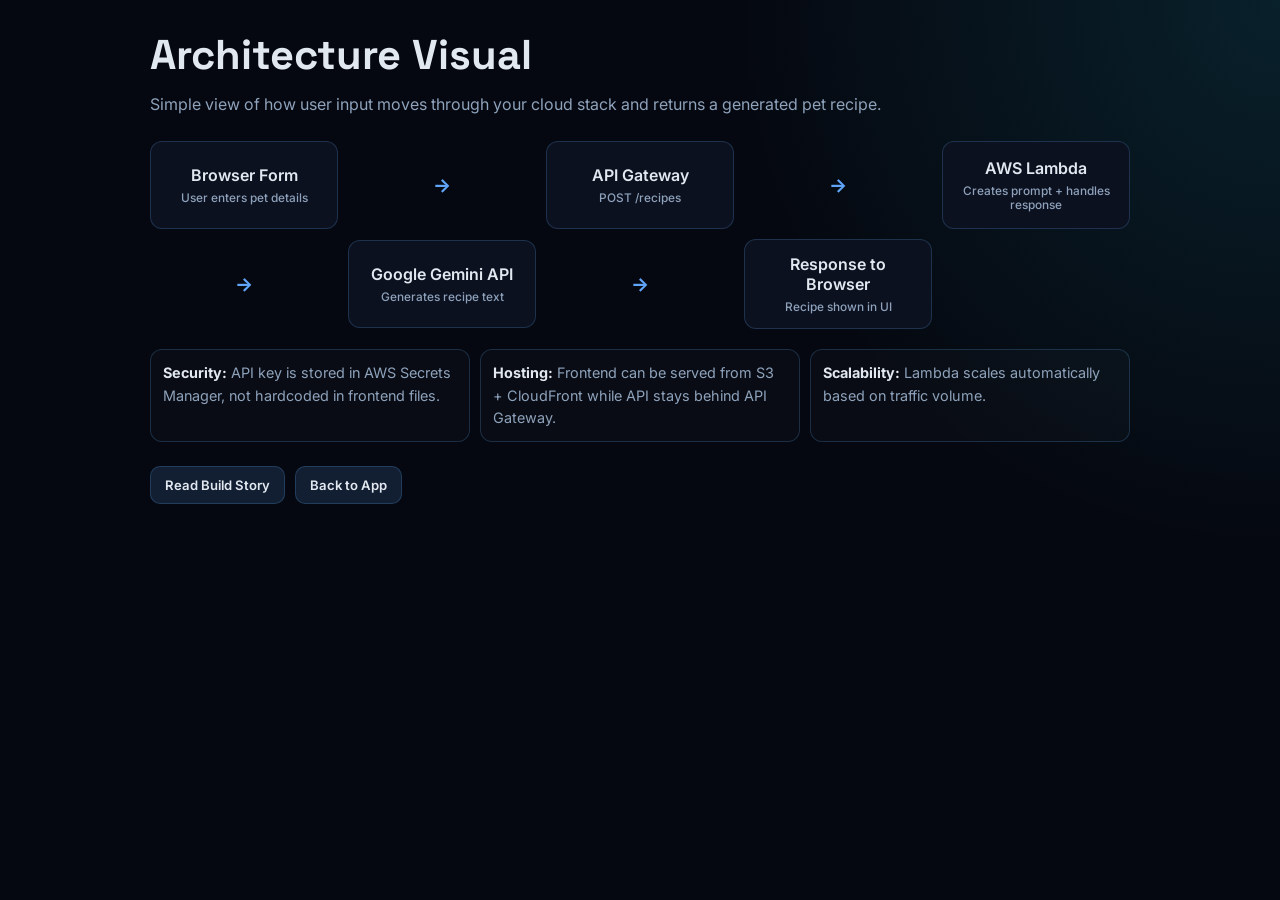
==== frontend/architecture-diagram.html @ ad357bfb "Initial pet recipe app with cloud deploy scripts" ====
<!DOCTYPE html>
<html lang="en">
<head>
    <meta charset="UTF-8">
    <meta name="viewport" content="width=device-width, initial-scale=1.0">
    <title>Pet Recipe App - Architecture Visual</title>
    <link rel="preconnect" href="https://fonts.googleapis.com">
    <link rel="preconnect" href="https://fonts.gstatic.com" crossorigin>
    <link href="https://fonts.googleapis.com/css2?family=Inter:wght@400;600&family=Space+Grotesk:wght@500;700&display=swap" rel="stylesheet">
    <style>
        :root {
            --bg: #050810;
            --surface: #0c1120;
            --border: rgba(99, 179, 255, 0.2);
            --text: #e2e8f0;
            --muted: #8ea2bb;
            --blue: #60a5fa;
            --cyan: #22d3ee;
            --green: #34d399;
        }

        * { box-sizing: border-box; }

        body {
            margin: 0;
            min-height: 100vh;
            background: radial-gradient(circle at top right, rgba(34, 211, 238, 0.12), transparent 35%), var(--bg);
            color: var(--text);
            font-family: "Inter", sans-serif;
            padding: 28px 16px 40px;
        }

        .shell {
            max-width: 980px;
            margin: 0 auto;
        }

        h1 {
            margin: 0;
            font-family: "Space Grotesk", sans-serif;
            font-size: clamp(1.8rem, 5vw, 2.6rem);
        }

        .sub {
            margin: 10px 0 24px;
            color: var(--muted);
            line-height: 1.65;
        }

        .diagram {
            display: grid;
            gap: 10px;
            grid-template-columns: repeat(5, minmax(0, 1fr));
            align-items: center;
        }

        .node {
            border: 1px solid var(--border);
            background: var(--surface);
            border-radius: 12px;
            padding: 14px 12px;
            text-align: center;
            font-weight: 600;
            min-height: 88px;
            display: flex;
            flex-direction: column;
            justify-content: center;
            gap: 6px;
        }

        .node small {
            color: var(--muted);
            font-weight: 500;
            font-size: 0.74rem;
        }

        .arrow {
            text-align: center;
            color: var(--blue);
            font-size: 1.2rem;
            font-weight: 700;
        }

        .legend {
            margin-top: 20px;
            display: grid;
            gap: 10px;
            grid-template-columns: repeat(auto-fit, minmax(220px, 1fr));
        }

        .legend-item {
            border: 1px solid var(--border);
            border-radius: 12px;
            background: rgba(255, 255, 255, 0.02);
            padding: 12px;
            color: var(--muted);
            font-size: 0.9rem;
            line-height: 1.55;
        }

        .legend-item strong {
            color: var(--text);
        }

        .actions {
            margin-top: 24px;
            display: flex;
            gap: 10px;
            flex-wrap: wrap;
        }

        .actions a {
            padding: 10px 14px;
            border-radius: 10px;
            border: 1px solid var(--border);
            color: var(--text);
            text-decoration: none;
            font-weight: 600;
            font-size: 0.82rem;
            background: rgba(96, 165, 250, 0.15);
        }

        @media (max-width: 860px) {
            .diagram {
                grid-template-columns: 1fr;
            }
            .arrow {
                transform: rotate(90deg);
            }
        }
    </style>
</head>
<body>
    <main class="shell">
        <h1>Architecture Visual</h1>
        <p class="sub">Simple view of how user input moves through your cloud stack and returns a generated pet recipe.</p>

        <section class="diagram" aria-label="Pet recipe architecture flow">
            <div class="node">Browser Form<small>User enters pet details</small></div>
            <div class="arrow">→</div>
            <div class="node">API Gateway<small>POST /recipes</small></div>
            <div class="arrow">→</div>
            <div class="node">AWS Lambda<small>Creates prompt + handles response</small></div>
            <div class="arrow">→</div>
            <div class="node">Google Gemini API<small>Generates recipe text</small></div>
            <div class="arrow">→</div>
            <div class="node">Response to Browser<small>Recipe shown in UI</small></div>
        </section>

        <section class="legend">
            <article class="legend-item"><strong>Security:</strong> API key is stored in AWS Secrets Manager, not hardcoded in frontend files.</article>
            <article class="legend-item"><strong>Hosting:</strong> Frontend can be served from S3 + CloudFront while API stays behind API Gateway.</article>
            <article class="legend-item"><strong>Scalability:</strong> Lambda scales automatically based on traffic volume.</article>
        </section>

        <div class="actions">
            <a href="./story.html" target="_blank" rel="noopener noreferrer">Read Build Story</a>
            <a href="./index.html">Back to App</a>
        </div>
    </main>
</body>
</html>
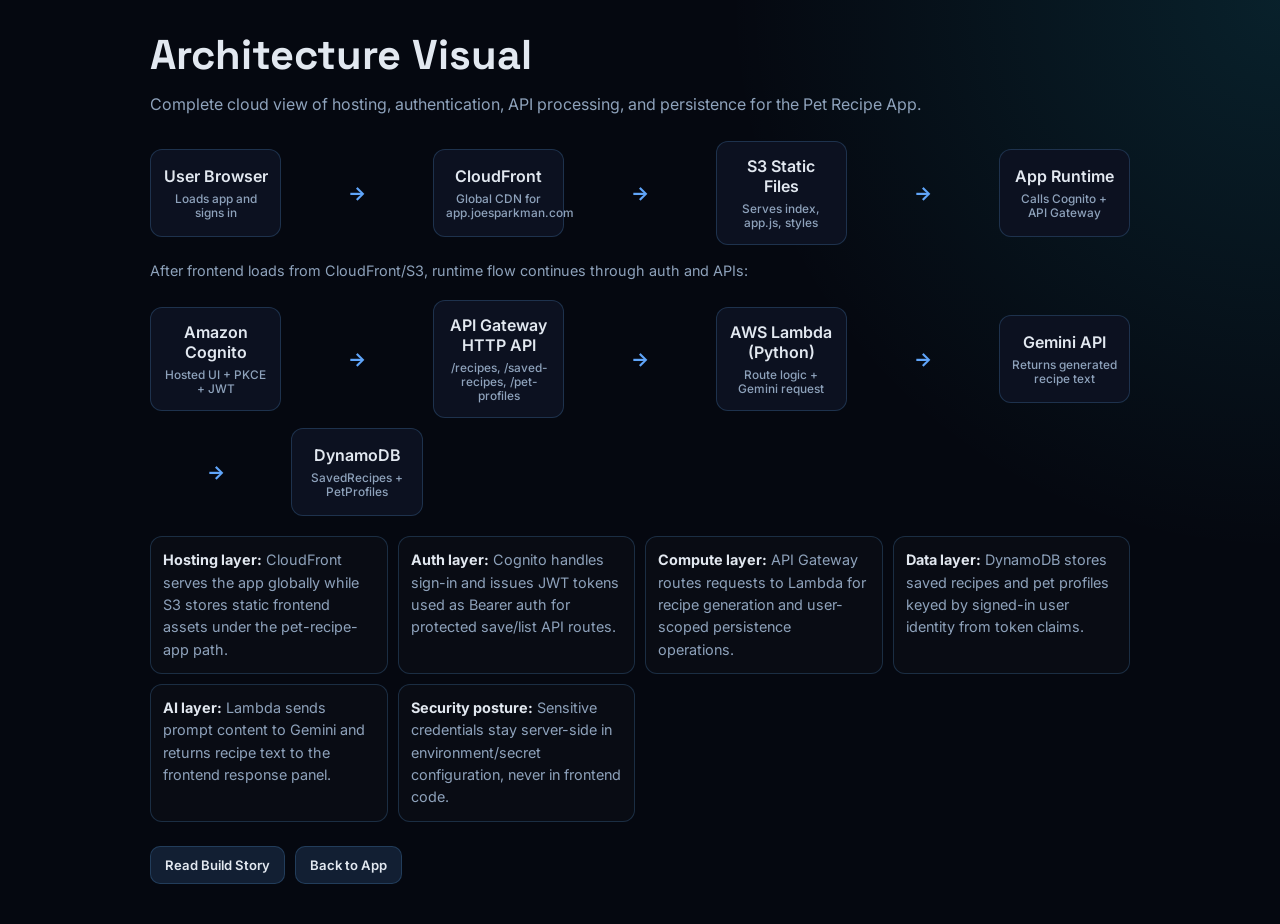
==== commit af2aee00: "Update story and architecture pages for full AWS architecture" ====
--- a/frontend/architecture-diagram.html
+++ b/frontend/architecture-diagram.html
@@ -50,8 +50,9 @@
         .diagram {
             display: grid;
             gap: 10px;
-            grid-template-columns: repeat(5, minmax(0, 1fr));
+            grid-template-columns: repeat(7, minmax(0, 1fr));
             align-items: center;
+            margin-bottom: 14px;
         }
 
         .node {
@@ -79,6 +80,13 @@
             color: var(--blue);
             font-size: 1.2rem;
             font-weight: 700;
+        }
+
+        .flow-note {
+            margin: 6px 0 18px;
+            color: var(--muted);
+            font-size: 0.9rem;
+            line-height: 1.6;
         }
 
         .legend {
@@ -133,24 +141,39 @@
 <body>
     <main class="shell">
         <h1>Architecture Visual</h1>
-        <p class="sub">Simple view of how user input moves through your cloud stack and returns a generated pet recipe.</p>
+        <p class="sub">Complete cloud view of hosting, authentication, API processing, and persistence for the Pet Recipe App.</p>
 
         <section class="diagram" aria-label="Pet recipe architecture flow">
-            <div class="node">Browser Form<small>User enters pet details</small></div>
+            <div class="node">User Browser<small>Loads app and signs in</small></div>
             <div class="arrow">→</div>
-            <div class="node">API Gateway<small>POST /recipes</small></div>
+            <div class="node">CloudFront<small>Global CDN for app.joesparkman.com</small></div>
             <div class="arrow">→</div>
-            <div class="node">AWS Lambda<small>Creates prompt + handles response</small></div>
+            <div class="node">S3 Static Files<small>Serves index, app.js, styles</small></div>
             <div class="arrow">→</div>
-            <div class="node">Google Gemini API<small>Generates recipe text</small></div>
+            <div class="node">App Runtime<small>Calls Cognito + API Gateway</small></div>
+        </section>
+
+        <p class="flow-note">After frontend loads from CloudFront/S3, runtime flow continues through auth and APIs:</p>
+
+        <section class="diagram" aria-label="Auth and API flow">
+            <div class="node">Amazon Cognito<small>Hosted UI + PKCE + JWT</small></div>
             <div class="arrow">→</div>
-            <div class="node">Response to Browser<small>Recipe shown in UI</small></div>
+            <div class="node">API Gateway HTTP API<small>/recipes, /saved-recipes, /pet-profiles</small></div>
+            <div class="arrow">→</div>
+            <div class="node">AWS Lambda (Python)<small>Route logic + Gemini request</small></div>
+            <div class="arrow">→</div>
+            <div class="node">Gemini API<small>Returns generated recipe text</small></div>
+            <div class="arrow">→</div>
+            <div class="node">DynamoDB<small>SavedRecipes + PetProfiles</small></div>
         </section>
 
         <section class="legend">
-            <article class="legend-item"><strong>Security:</strong> API key is stored in AWS Secrets Manager, not hardcoded in frontend files.</article>
-            <article class="legend-item"><strong>Hosting:</strong> Frontend can be served from S3 + CloudFront while API stays behind API Gateway.</article>
-            <article class="legend-item"><strong>Scalability:</strong> Lambda scales automatically based on traffic volume.</article>
+            <article class="legend-item"><strong>Hosting layer:</strong> CloudFront serves the app globally while S3 stores static frontend assets under the pet-recipe-app path.</article>
+            <article class="legend-item"><strong>Auth layer:</strong> Cognito handles sign-in and issues JWT tokens used as Bearer auth for protected save/list API routes.</article>
+            <article class="legend-item"><strong>Compute layer:</strong> API Gateway routes requests to Lambda for recipe generation and user-scoped persistence operations.</article>
+            <article class="legend-item"><strong>Data layer:</strong> DynamoDB stores saved recipes and pet profiles keyed by signed-in user identity from token claims.</article>
+            <article class="legend-item"><strong>AI layer:</strong> Lambda sends prompt content to Gemini and returns recipe text to the frontend response panel.</article>
+            <article class="legend-item"><strong>Security posture:</strong> Sensitive credentials stay server-side in environment/secret configuration, never in frontend code.</article>
         </section>
 
         <div class="actions">
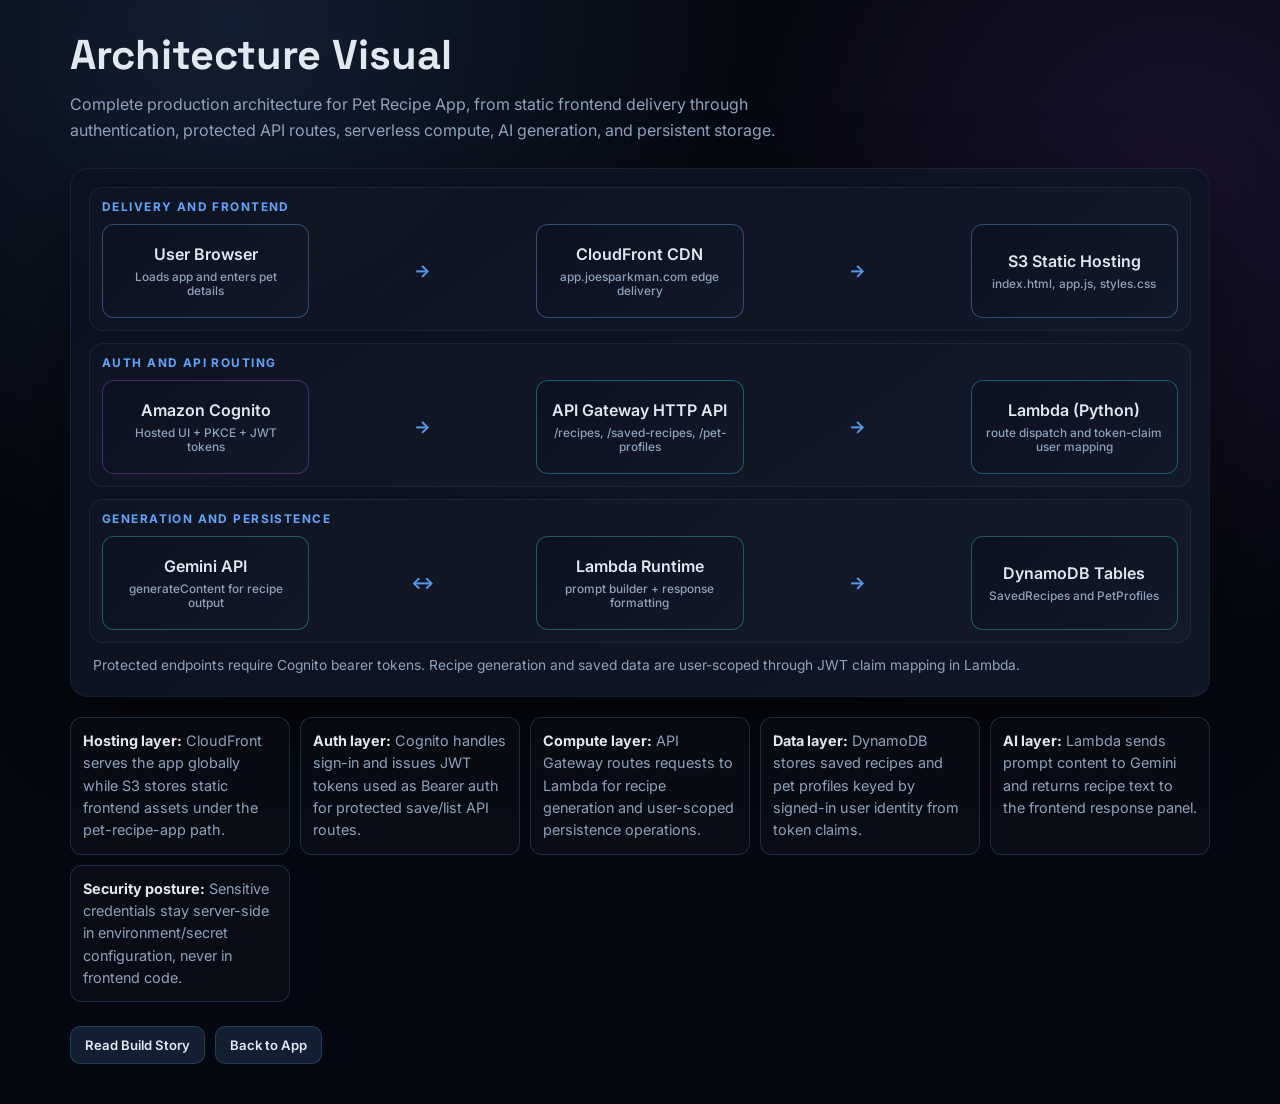
==== commit d9dd6ba1: "Redesign architecture visual page with layered cloud diagram" ====
--- a/frontend/architecture-diagram.html
+++ b/frontend/architecture-diagram.html
@@ -11,12 +11,15 @@
         :root {
             --bg: #050810;
             --surface: #0c1120;
+            --surface-2: #111827;
             --border: rgba(99, 179, 255, 0.2);
+            --border-soft: rgba(99, 179, 255, 0.09);
             --text: #e2e8f0;
             --muted: #8ea2bb;
             --blue: #60a5fa;
             --cyan: #22d3ee;
             --green: #34d399;
+            --purple: #a855f7;
         }
 
         * { box-sizing: border-box; }
@@ -24,14 +27,17 @@
         body {
             margin: 0;
             min-height: 100vh;
-            background: radial-gradient(circle at top right, rgba(34, 211, 238, 0.12), transparent 35%), var(--bg);
+            background:
+                radial-gradient(circle at 18% 2%, rgba(96, 165, 250, 0.14), transparent 35%),
+                radial-gradient(circle at 92% 16%, rgba(168, 85, 247, 0.12), transparent 30%),
+                var(--bg);
             color: var(--text);
             font-family: "Inter", sans-serif;
             padding: 28px 16px 40px;
         }
 
         .shell {
-            max-width: 980px;
+            max-width: 1140px;
             margin: 0 auto;
         }
 
@@ -45,28 +51,58 @@
             margin: 10px 0 24px;
             color: var(--muted);
             line-height: 1.65;
-        }
-
-        .diagram {
+            max-width: 760px;
+        }
+
+        .board {
+            border: 1px solid var(--border-soft);
+            border-radius: 18px;
+            background: linear-gradient(145deg, rgba(12, 17, 32, 0.95), rgba(17, 24, 39, 0.94));
+            box-shadow: 0 30px 80px rgba(0, 0, 0, 0.45);
+            padding: 18px;
+            overflow: hidden;
+        }
+
+        .lane {
+            border: 1px solid var(--border-soft);
+            border-radius: 14px;
+            padding: 12px;
+            background: rgba(255, 255, 255, 0.015);
+        }
+
+        .lane + .lane {
+            margin-top: 12px;
+        }
+
+        .lane-title {
+            margin: 0 0 10px;
+            font-size: 0.74rem;
+            letter-spacing: 0.12em;
+            text-transform: uppercase;
+            color: var(--blue);
+            font-weight: 700;
+        }
+
+        .lane-grid {
             display: grid;
+            grid-template-columns: repeat(5, minmax(0, 1fr));
             gap: 10px;
-            grid-template-columns: repeat(7, minmax(0, 1fr));
-            align-items: center;
-            margin-bottom: 14px;
+            align-items: stretch;
         }
 
         .node {
             border: 1px solid var(--border);
-            background: var(--surface);
+            background: linear-gradient(135deg, var(--surface), var(--surface-2));
             border-radius: 12px;
             padding: 14px 12px;
             text-align: center;
             font-weight: 600;
-            min-height: 88px;
+            min-height: 94px;
             display: flex;
             flex-direction: column;
             justify-content: center;
             gap: 6px;
+            position: relative;
         }
 
         .node small {
@@ -75,18 +111,26 @@
             font-size: 0.74rem;
         }
 
-        .arrow {
-            text-align: center;
+        .node.blue { border-color: rgba(96, 165, 250, 0.38); }
+        .node.cyan { border-color: rgba(34, 211, 238, 0.38); }
+        .node.green { border-color: rgba(52, 211, 153, 0.38); }
+        .node.purple { border-color: rgba(168, 85, 247, 0.35); }
+
+        .flow {
+            display: flex;
+            align-items: center;
+            justify-content: center;
             color: var(--blue);
-            font-size: 1.2rem;
             font-weight: 700;
-        }
-
-        .flow-note {
-            margin: 6px 0 18px;
-            color: var(--muted);
-            font-size: 0.9rem;
-            line-height: 1.6;
+            opacity: 0.9;
+            font-size: 1.1rem;
+        }
+
+        .board-note {
+            margin: 12px 4px 2px;
+            color: var(--muted);
+            font-size: 0.86rem;
+            line-height: 1.55;
         }
 
         .legend {
@@ -129,11 +173,13 @@
         }
 
         @media (max-width: 860px) {
-            .diagram {
+            .lane-grid {
                 grid-template-columns: 1fr;
             }
-            .arrow {
+
+            .flow {
                 transform: rotate(90deg);
+                min-height: 22px;
             }
         }
     </style>
@@ -141,30 +187,43 @@
 <body>
     <main class="shell">
         <h1>Architecture Visual</h1>
-        <p class="sub">Complete cloud view of hosting, authentication, API processing, and persistence for the Pet Recipe App.</p>
-
-        <section class="diagram" aria-label="Pet recipe architecture flow">
-            <div class="node">User Browser<small>Loads app and signs in</small></div>
-            <div class="arrow">→</div>
-            <div class="node">CloudFront<small>Global CDN for app.joesparkman.com</small></div>
-            <div class="arrow">→</div>
-            <div class="node">S3 Static Files<small>Serves index, app.js, styles</small></div>
-            <div class="arrow">→</div>
-            <div class="node">App Runtime<small>Calls Cognito + API Gateway</small></div>
-        </section>
-
-        <p class="flow-note">After frontend loads from CloudFront/S3, runtime flow continues through auth and APIs:</p>
-
-        <section class="diagram" aria-label="Auth and API flow">
-            <div class="node">Amazon Cognito<small>Hosted UI + PKCE + JWT</small></div>
-            <div class="arrow">→</div>
-            <div class="node">API Gateway HTTP API<small>/recipes, /saved-recipes, /pet-profiles</small></div>
-            <div class="arrow">→</div>
-            <div class="node">AWS Lambda (Python)<small>Route logic + Gemini request</small></div>
-            <div class="arrow">→</div>
-            <div class="node">Gemini API<small>Returns generated recipe text</small></div>
-            <div class="arrow">→</div>
-            <div class="node">DynamoDB<small>SavedRecipes + PetProfiles</small></div>
+        <p class="sub">Complete production architecture for Pet Recipe App, from static frontend delivery through authentication, protected API routes, serverless compute, AI generation, and persistent storage.</p>
+
+        <section class="board" aria-label="Pet recipe cloud architecture lanes">
+            <article class="lane">
+                <p class="lane-title">Delivery and Frontend</p>
+                <div class="lane-grid">
+                    <div class="node blue">User Browser<small>Loads app and enters pet details</small></div>
+                    <div class="flow">→</div>
+                    <div class="node blue">CloudFront CDN<small>app.joesparkman.com edge delivery</small></div>
+                    <div class="flow">→</div>
+                    <div class="node blue">S3 Static Hosting<small>index.html, app.js, styles.css</small></div>
+                </div>
+            </article>
+
+            <article class="lane">
+                <p class="lane-title">Auth and API Routing</p>
+                <div class="lane-grid">
+                    <div class="node purple">Amazon Cognito<small>Hosted UI + PKCE + JWT tokens</small></div>
+                    <div class="flow">→</div>
+                    <div class="node cyan">API Gateway HTTP API<small>/recipes, /saved-recipes, /pet-profiles</small></div>
+                    <div class="flow">→</div>
+                    <div class="node cyan">Lambda (Python)<small>route dispatch and token-claim user mapping</small></div>
+                </div>
+            </article>
+
+            <article class="lane">
+                <p class="lane-title">Generation and Persistence</p>
+                <div class="lane-grid">
+                    <div class="node green">Gemini API<small>generateContent for recipe output</small></div>
+                    <div class="flow">↔</div>
+                    <div class="node green">Lambda Runtime<small>prompt builder + response formatting</small></div>
+                    <div class="flow">→</div>
+                    <div class="node green">DynamoDB Tables<small>SavedRecipes and PetProfiles</small></div>
+                </div>
+            </article>
+
+            <p class="board-note">Protected endpoints require Cognito bearer tokens. Recipe generation and saved data are user-scoped through JWT claim mapping in Lambda.</p>
         </section>
 
         <section class="legend">
